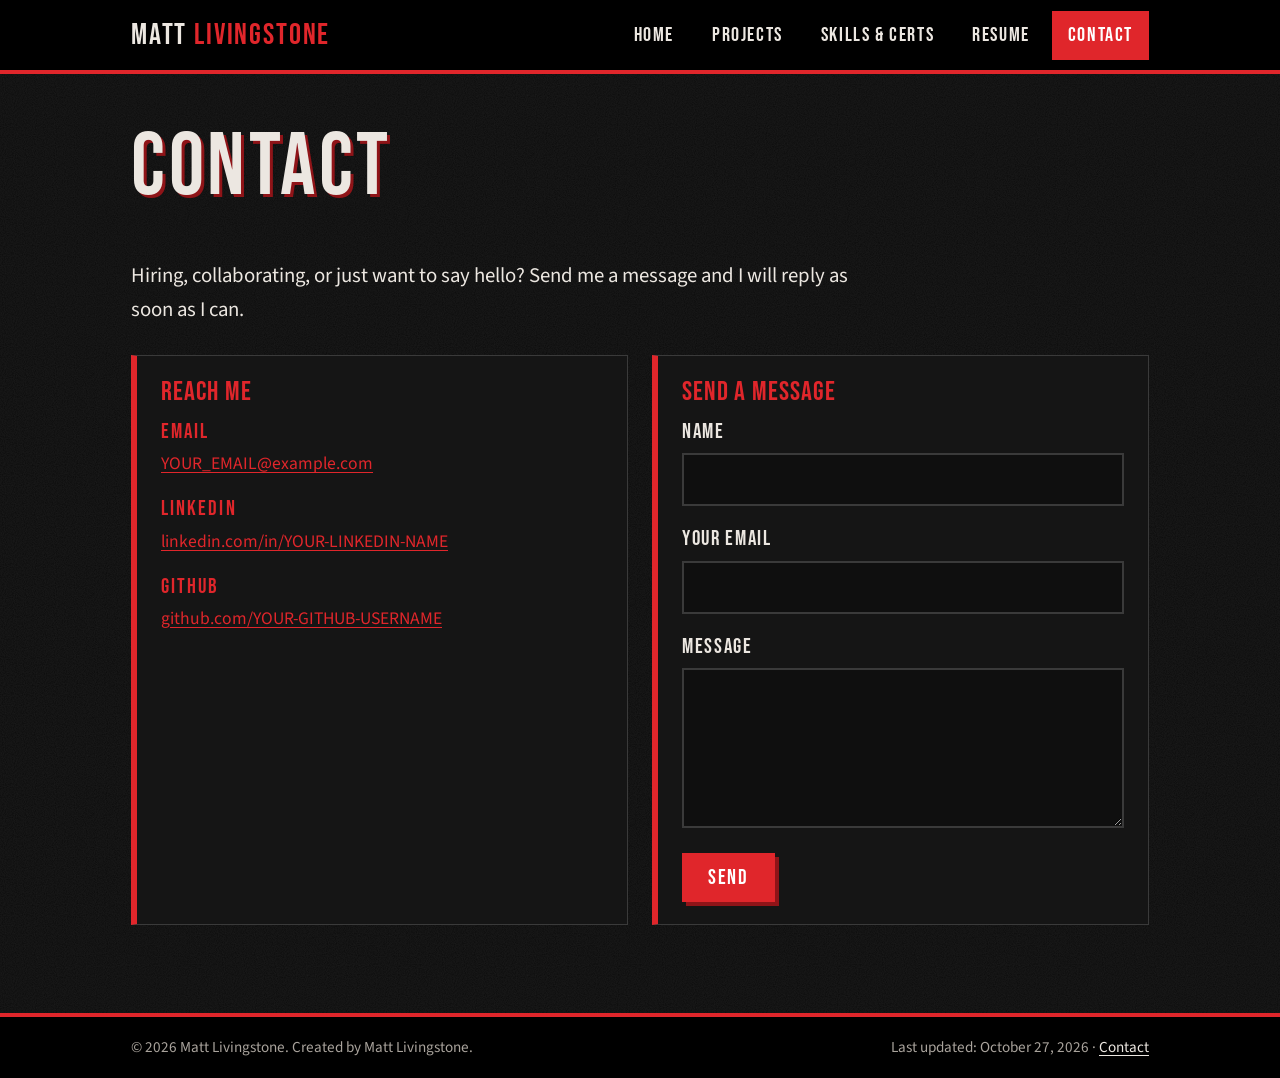
==== contact.html @ 2a0c7009 "Move portfolio to root" ====
<!DOCTYPE html>
<html lang="en">
<head>
  <meta charset="UTF-8">
  <meta name="viewport" content="width=device-width, initial-scale=1">
  <title>Matt Livingstone | Contact</title>
  <meta name="description" content="Contact Matt Livingstone by email, LinkedIn, GitHub or the contact form.">
  <link rel="stylesheet" href="css/style.css">
</head>
<body>

<header class="site-header">
  <div class="bar">
    <a class="logo" href="index.html">MATT <span>LIVINGSTONE</span></a>
    <nav aria-label="Main navigation">
      <ul>
        <li><a href="index.html">Home</a></li>
        <li><a href="projects.html">Projects</a></li>
        <li><a href="skills.html">Skills &amp; Certs</a></li>
        <li><a href="resume.html">Resume</a></li>
        <li><a href="contact.html" aria-current="page">Contact</a></li>
      </ul>
    </nav>
  </div>
</header>

<main>

  <section>
    <h1>Contact</h1>
    <p class="lead">
      Hiring, collaborating, or just want to say hello? Send me a message and I will reply as soon as I can.
    </p>

    <div class="grid two" style="margin-top: 28px;">

      <div class="card">
        <h3>Reach Me</h3>
        <ul class="contact-list">
          <li><strong>Email</strong>
            <a href="mailto:YOUR_EMAIL@example.com">YOUR_EMAIL@example.com</a></li>
          <li><strong>LinkedIn</strong>
            <a href="https://www.linkedin.com/in/YOUR-LINKEDIN-NAME">linkedin.com/in/YOUR-LINKEDIN-NAME</a></li>
          <li><strong>GitHub</strong>
            <a href="https://github.com/YOUR-GITHUB-USERNAME">github.com/YOUR-GITHUB-USERNAME</a></li>
        </ul>
      </div>

      <div class="card">
        <h3>Send a Message</h3>
        <!-- This form opens the visitor's email app, addressed to you.
             To make it send straight from the page instead, see the README (Formspree). -->
        <form action="mailto:YOUR_EMAIL@example.com" method="post" enctype="text/plain">
          <div>
            <label for="name">Name</label>
            <input type="text" id="name" name="Name" required>
          </div>
          <div>
            <label for="email">Your email</label>
            <input type="email" id="email" name="Email" required>
          </div>
          <div>
            <label for="message">Message</label>
            <textarea id="message" name="Message" required></textarea>
          </div>
          <button class="btn" type="submit">Send</button>
        </form>
      </div>

    </div>
  </section>

</main>

<footer class="site-footer">
  <div class="bar">
    <span>&copy; 2026 Matt Livingstone. Created by Matt Livingstone.</span>
    <span>Last updated: October 27, 2026 &middot; <a href="contact.html">Contact</a></span>
  </div>
</footer>

</body>
</html>
---- css/style.css ----
/* ==========================================================
   Matt Livingstone – Portfolio
   Red + black, a little grungy, nothing fancy.
   Edit the colours here and the whole site changes.
   ========================================================== */

@import url("https://fonts.googleapis.com/css2?family=Bebas+Neue&family=Source+Sans+3:wght@400;600;700&display=swap");

:root {
  --black: #0b0b0b;
  --panel: #151515;
  --panel-2: #1c1c1c;
  --red: #e0262b;
  --red-dark: #8f1418;
  --text: #ece7e1;
  --muted: #a9a39c;
  --line: #3a3a3a;
}

* { box-sizing: border-box; }

html { scroll-behavior: smooth; }

body {
  margin: 0;
  background-color: var(--black);
  /* subtle film-grain noise drawn with SVG, no image file needed */
  background-image: url("data:image/svg+xml;utf8,<svg xmlns='http://www.w3.org/2000/svg' width='220' height='220'><filter id='n'><feTurbulence type='fractalNoise' baseFrequency='0.9' numOctaves='2' stitchTiles='stitch'/><feColorMatrix values='0 0 0 0 1  0 0 0 0 1  0 0 0 0 1  0 0 0 0.07 0'/></filter><rect width='100%' height='100%' filter='url(%23n)'/></svg>");
  color: var(--text);
  font-family: "Source Sans 3", "Segoe UI", Arial, sans-serif;
  font-size: 1.1rem;
  line-height: 1.65;
}

a { color: var(--red); text-underline-offset: 3px; }
a:hover, a:focus { color: #ff5a5f; }

img { max-width: 100%; display: block; }

/* ---------- Headings ---------- */
h1, h2, h3 {
  font-family: "Bebas Neue", Impact, "Arial Narrow", sans-serif;
  font-weight: 400;
  letter-spacing: 0.04em;
  line-height: 1.05;
  margin: 0 0 0.5em;
}
h1 { font-size: clamp(3rem, 9vw, 5.5rem); text-shadow: 3px 3px 0 var(--red-dark); }
h2 { font-size: clamp(2rem, 5vw, 3rem); color: var(--text); }
h3 { font-size: 1.7rem; color: var(--red); }

/* rough red slash under section headings */
h2::after {
  content: "";
  display: block;
  width: 90px;
  height: 6px;
  margin-top: 8px;
  background: var(--red);
  transform: skewX(-30deg) rotate(-1deg);
  box-shadow: 14px 3px 0 -1px var(--red-dark);
}

/* ---------- Header / navigation ---------- */
.site-header {
  background: #000;
  border-bottom: 4px solid var(--red);
  position: sticky;
  top: 0;
  z-index: 10;
}
.site-header .bar {
  max-width: 1050px;
  margin: 0 auto;
  padding: 10px 16px;
  display: flex;
  flex-wrap: wrap;
  align-items: center;
  justify-content: space-between;
  gap: 8px 24px;
}
.logo {
  font-family: "Bebas Neue", Impact, sans-serif;
  font-size: 1.9rem;
  letter-spacing: 0.06em;
  color: var(--text);
  text-decoration: none;
}
.logo span { color: var(--red); }

nav ul {
  list-style: none;
  margin: 0;
  padding: 0;
  display: flex;
  flex-wrap: wrap;
  gap: 4px 6px;
}
nav a {
  display: block;
  padding: 6px 14px;
  font-family: "Bebas Neue", Impact, sans-serif;
  font-size: 1.25rem;
  letter-spacing: 0.08em;
  color: var(--text);
  text-decoration: none;
  border: 2px solid transparent;
}
nav a:hover, nav a:focus { border-color: var(--red); color: #fff; }
nav a[aria-current="page"] { background: var(--red); color: #fff; }

/* ---------- Layout ---------- */
main { max-width: 1050px; margin: 0 auto; padding: 0 16px; }
section { padding: 48px 0; }
section + section { border-top: 2px dashed var(--line); }

.lead { font-size: 1.3rem; color: var(--text); max-width: 46rem; }
.muted { color: var(--muted); }

/* ---------- Hero (home) ---------- */
.hero {
  display: grid;
  grid-template-columns: 1.4fr 1fr;
  gap: 40px;
  align-items: center;
  padding: 56px 0;
}
.kicker {
  font-family: "Bebas Neue", Impact, sans-serif;
  letter-spacing: 0.15em;
  color: var(--red);
  font-size: 1.4rem;
  margin: 0 0 4px;
}
.buttons { display: flex; flex-wrap: wrap; gap: 12px; margin-top: 24px; }
.btn {
  display: inline-block;
  padding: 10px 24px;
  background: var(--red);
  color: #fff;
  font-family: "Bebas Neue", Impact, sans-serif;
  font-size: 1.3rem;
  letter-spacing: 0.08em;
  text-decoration: none;
  border: 2px solid var(--red);
  box-shadow: 4px 4px 0 var(--red-dark);
}
.btn:hover, .btn:focus { background: #fff; color: var(--black); border-color: #fff; }
.btn.ghost { background: transparent; color: var(--text); border-color: var(--text); box-shadow: 4px 4px 0 #333; }
.btn.ghost:hover, .btn.ghost:focus { background: var(--text); color: var(--black); }

/* photos get a taped / photocopied look */
.photo { position: relative; margin: 0; }
.photo img {
  width: 100%;
  border: 8px solid #e8e2da;
  filter: grayscale(0.35) contrast(1.05);
  box-shadow: 8px 8px 0 var(--red-dark);
  transform: rotate(1.5deg);
}
.photo.alt img { transform: rotate(-1.5deg); }
.photo figcaption { margin-top: 16px; font-size: 0.9rem; color: var(--muted); text-align: center; }

/* ---------- Cards ---------- */
.grid { display: grid; gap: 24px; }
.grid.two { grid-template-columns: repeat(2, 1fr); }
.grid.three { grid-template-columns: repeat(3, 1fr); }

.card {
  background: var(--panel);
  border: 1px solid var(--line);
  border-left: 6px solid var(--red);
  padding: 22px 24px;
}
.card h3 { margin-bottom: 0.3em; }
.card p:last-child { margin-bottom: 0; }

.tags { list-style: none; padding: 0; margin: 0; display: flex; flex-wrap: wrap; gap: 8px; }
.tags li {
  padding: 3px 12px;
  border: 1px solid var(--red);
  font-size: 0.95rem;
  background: rgba(224, 38, 43, 0.08);
}

/* ---------- Projects + STAR ---------- */
.project { padding: 56px 0; }
.project-head { display: flex; flex-wrap: wrap; align-items: baseline; gap: 6px 16px; }
.status {
  font-family: "Bebas Neue", Impact, sans-serif;
  letter-spacing: 0.1em;
  background: var(--red);
  color: #fff;
  padding: 2px 12px;
  font-size: 1.1rem;
  transform: rotate(-2deg);
  display: inline-block;
}
.meta { margin: 0 0 20px; padding: 0; list-style: none; }
.meta li { margin-bottom: 4px; }
.meta strong { color: var(--red); }

.project-body {
  display: grid;
  grid-template-columns: 1fr 1fr;
  gap: 32px;
  margin-top: 16px;
}
.artifact { margin: 0; }
.artifact img { border: 2px solid var(--line); width: 100%; }
.artifact figcaption { font-size: 0.95rem; color: var(--muted); margin-top: 8px; }

.star { margin: 0; padding: 0; list-style: none; display: grid; gap: 14px; }
.star li {
  background: var(--panel);
  border: 1px solid var(--line);
  padding: 12px 16px 12px 70px;
  position: relative;
}
.star li b {
  position: absolute;
  left: 0;
  top: 0;
  bottom: 0;
  width: 54px;
  display: flex;
  align-items: center;
  justify-content: center;
  background: var(--red);
  color: #fff;
  font-family: "Bebas Neue", Impact, sans-serif;
  font-size: 2.2rem;
  font-weight: 400;
}
.star li span.label {
  display: block;
  font-family: "Bebas Neue", Impact, sans-serif;
  letter-spacing: 0.1em;
  color: var(--red);
  font-size: 1.1rem;
  line-height: 1.2;
}
.reflection {
  margin-top: 28px;
  padding: 18px 22px;
  background: var(--panel-2);
  border: 2px dashed var(--red);
}
.reflection h4 {
  margin: 0 0 6px;
  font-family: "Bebas Neue", Impact, sans-serif;
  font-weight: 400;
  font-size: 1.5rem;
  letter-spacing: 0.08em;
  color: var(--red);
}
.reflection p { margin: 0; }

/* ---------- Resume ---------- */
.resume-item { margin-bottom: 26px; }
.resume-item h3 { margin-bottom: 0; }
.resume-item .when { color: var(--muted); margin: 0 0 6px; font-size: 1rem; }
.resume-item ul { margin: 6px 0 0; padding-left: 1.2rem; }

/* ---------- Contact form ---------- */
form { display: grid; gap: 16px; }
label { display: block; font-family: "Bebas Neue", Impact, sans-serif; letter-spacing: 0.08em; font-size: 1.3rem; margin-bottom: 4px; }
input, textarea {
  width: 100%;
  padding: 10px 12px;
  background: #0f0f0f;
  color: var(--text);
  border: 2px solid var(--line);
  font: inherit;
}
input:focus, textarea:focus { outline: none; border-color: var(--red); }
textarea { min-height: 160px; resize: vertical; }
button.btn { cursor: pointer; justify-self: start; }
.contact-list { list-style: none; padding: 0; margin: 0; }
.contact-list li { margin-bottom: 14px; }
.contact-list strong {
  display: block;
  font-family: "Bebas Neue", Impact, sans-serif;
  letter-spacing: 0.1em;
  color: var(--red);
  font-weight: 400;
  font-size: 1.3rem;
}

/* ---------- Things YOU still need to fill in ---------- */
/* Find them by searching the page text for "[" or the class "fill".
   When you replace the text, delete the <mark class="fill"> tags too. */
mark.fill {
  background: rgba(255, 214, 0, 0.14);
  color: #ffd84a;
  padding: 0 4px;
  outline: 1px dashed #ffd84a;
}

/* ---------- Footer ---------- */
.site-footer {
  margin-top: 40px;
  background: #000;
  border-top: 4px solid var(--red);
  color: var(--muted);
  font-size: 0.95rem;
}
.site-footer .bar {
  max-width: 1050px;
  margin: 0 auto;
  padding: 18px 16px;
  display: flex;
  flex-wrap: wrap;
  justify-content: space-between;
  gap: 6px 24px;
}
.site-footer a { color: var(--text); }

/* ---------- Phones / small screens ---------- */
@media (max-width: 800px) {
  .hero, .project-body, .grid.two, .grid.three { grid-template-columns: 1fr; }
  .hero { padding-top: 32px; }
  .site-header { position: static; }
  .photo { max-width: 360px; }
}

@media print {
  body { background: #fff; color: #000; }
  .site-header, .site-footer, .buttons { display: none; }
  .card, .resume-item { border-color: #999; background: #fff; }
}
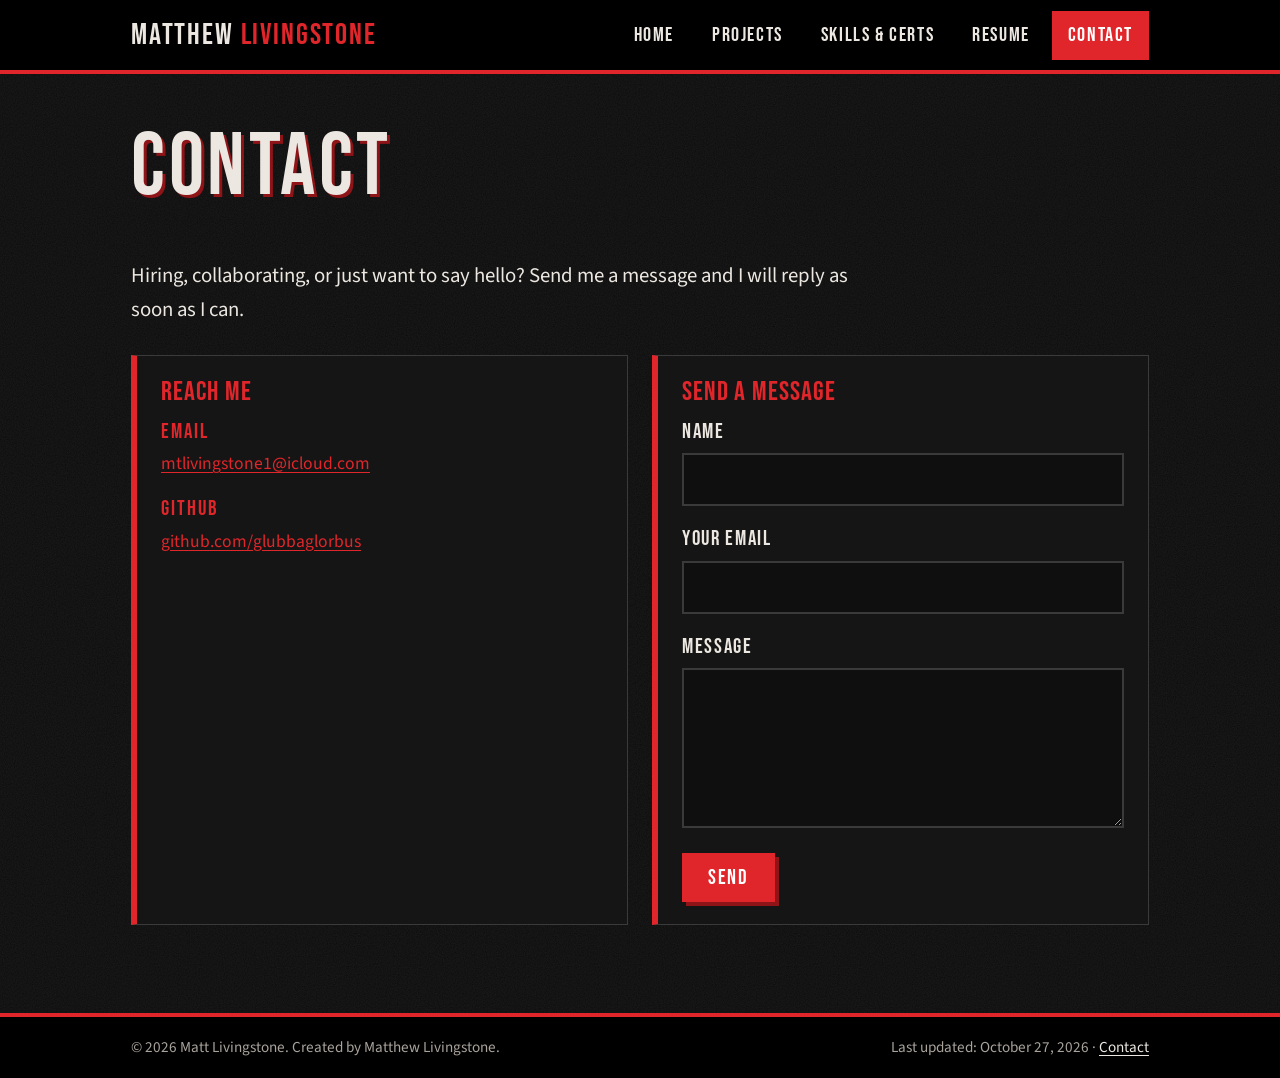
==== commit c7c3ac0d: "Update contact.html" ====
--- a/contact.html
+++ b/contact.html
@@ -3,15 +3,15 @@
 <head>
   <meta charset="UTF-8">
   <meta name="viewport" content="width=device-width, initial-scale=1">
-  <title>Matt Livingstone | Contact</title>
-  <meta name="description" content="Contact Matt Livingstone by email, LinkedIn, GitHub or the contact form.">
+  <title>Matthew Livingstone | Contact</title>
+  <meta name="description" content="Contact Matthew Livingstone by email, LinkedIn, GitHub or the contact form.">
   <link rel="stylesheet" href="css/style.css">
 </head>
 <body>
 
 <header class="site-header">
   <div class="bar">
-    <a class="logo" href="index.html">MATT <span>LIVINGSTONE</span></a>
+    <a class="logo" href="index.html">MATTHEW <span>LIVINGSTONE</span></a>
     <nav aria-label="Main navigation">
       <ul>
         <li><a href="index.html">Home</a></li>
@@ -38,11 +38,9 @@
         <h3>Reach Me</h3>
         <ul class="contact-list">
           <li><strong>Email</strong>
-            <a href="mailto:YOUR_EMAIL@example.com">YOUR_EMAIL@example.com</a></li>
-          <li><strong>LinkedIn</strong>
-            <a href="https://www.linkedin.com/in/YOUR-LINKEDIN-NAME">linkedin.com/in/YOUR-LINKEDIN-NAME</a></li>
+            <a href="mailto:mtlivingstone1@icloud.com">mtlivingstone1@icloud.com</a></li>
           <li><strong>GitHub</strong>
-            <a href="https://github.com/YOUR-GITHUB-USERNAME">github.com/YOUR-GITHUB-USERNAME</a></li>
+            <a href="https://github.com/glubbaglorbus">github.com/glubbaglorbus</a></li>
         </ul>
       </div>
 
@@ -50,7 +48,7 @@
         <h3>Send a Message</h3>
         <!-- This form opens the visitor's email app, addressed to you.
              To make it send straight from the page instead, see the README (Formspree). -->
-        <form action="mailto:YOUR_EMAIL@example.com" method="post" enctype="text/plain">
+        <form action="mailto:mtlivingstone1@icloud.com" method="post" enctype="text/plain">
           <div>
             <label for="name">Name</label>
             <input type="text" id="name" name="Name" required>
@@ -74,7 +72,7 @@
 
 <footer class="site-footer">
   <div class="bar">
-    <span>&copy; 2026 Matt Livingstone. Created by Matt Livingstone.</span>
+    <span>&copy; 2026 Matt Livingstone. Created by Matthew Livingstone.</span>
     <span>Last updated: October 27, 2026 &middot; <a href="contact.html">Contact</a></span>
   </div>
 </footer>
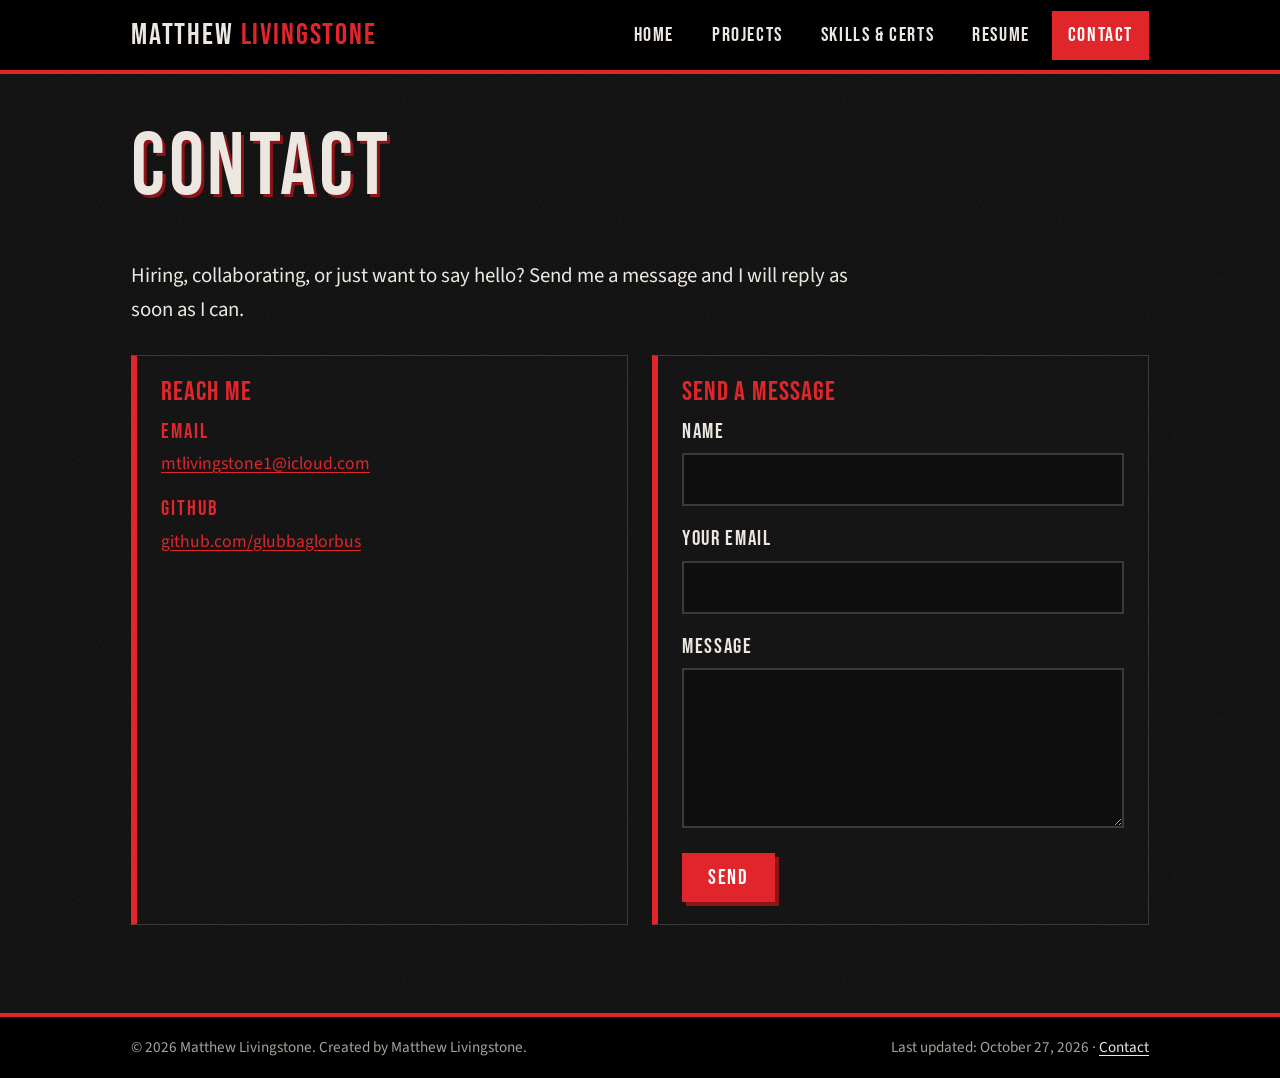
==== commit 643dcff6: "Update contact.html" ====
--- a/contact.html
+++ b/contact.html
@@ -72,7 +72,7 @@
 
 <footer class="site-footer">
   <div class="bar">
-    <span>&copy; 2026 Matt Livingstone. Created by Matthew Livingstone.</span>
+    <span>&copy; 2026 Matthew Livingstone. Created by Matthew Livingstone.</span>
     <span>Last updated: October 27, 2026 &middot; <a href="contact.html">Contact</a></span>
   </div>
 </footer>
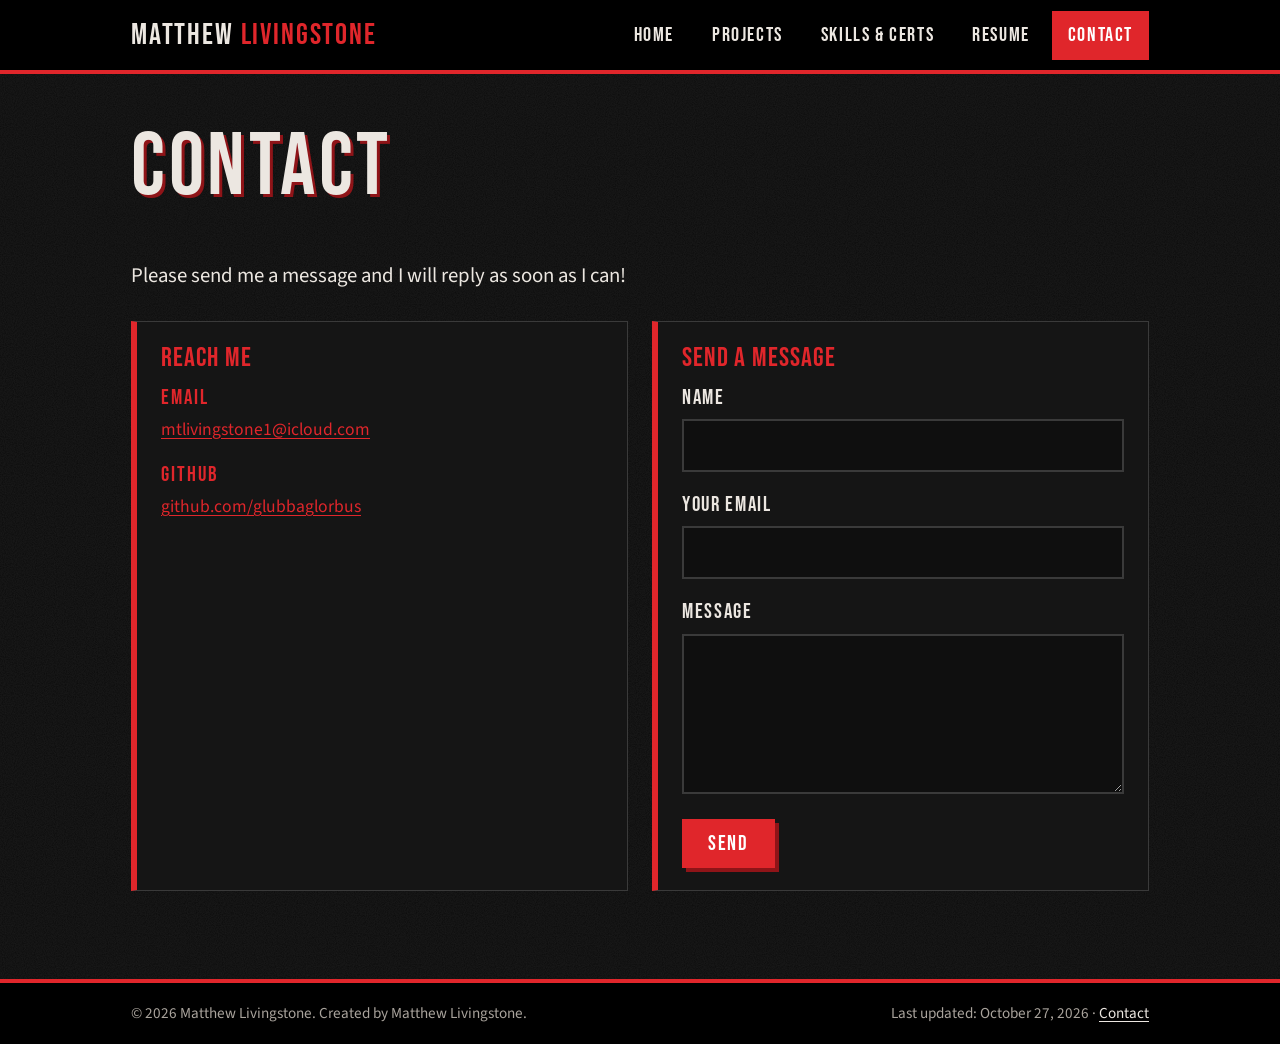
==== commit d547e1f5: "Update contact.html" ====
--- a/contact.html
+++ b/contact.html
@@ -29,7 +29,7 @@
   <section>
     <h1>Contact</h1>
     <p class="lead">
-      Hiring, collaborating, or just want to say hello? Send me a message and I will reply as soon as I can.
+      Please send me a message and I will reply as soon as I can!
     </p>
 
     <div class="grid two" style="margin-top: 28px;">
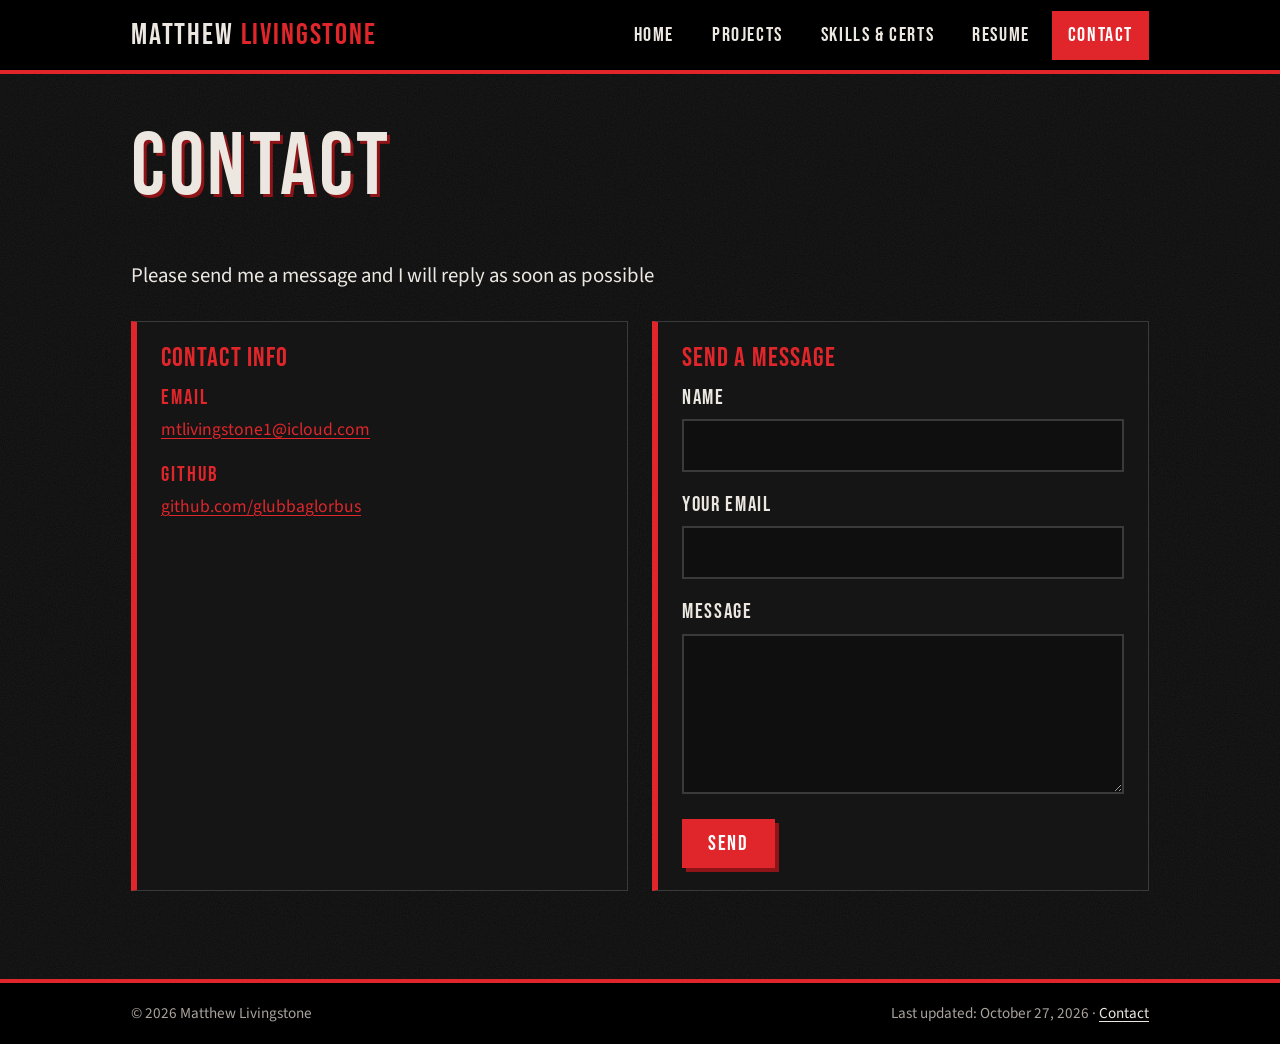
==== commit dfe98800: "Update contact.html" ====
--- a/contact.html
+++ b/contact.html
@@ -29,13 +29,13 @@
   <section>
     <h1>Contact</h1>
     <p class="lead">
-      Please send me a message and I will reply as soon as I can!
+      Please send me a message and I will reply as soon as possible
     </p>
 
     <div class="grid two" style="margin-top: 28px;">
 
       <div class="card">
-        <h3>Reach Me</h3>
+        <h3>Contact Info</h3>
         <ul class="contact-list">
           <li><strong>Email</strong>
             <a href="mailto:mtlivingstone1@icloud.com">mtlivingstone1@icloud.com</a></li>
@@ -54,7 +54,7 @@
             <input type="text" id="name" name="Name" required>
           </div>
           <div>
-            <label for="email">Your email</label>
+            <label for="email">Your Email</label>
             <input type="email" id="email" name="Email" required>
           </div>
           <div>
@@ -72,7 +72,7 @@
 
 <footer class="site-footer">
   <div class="bar">
-    <span>&copy; 2026 Matthew Livingstone. Created by Matthew Livingstone.</span>
+    <span>&copy; 2026 Matthew Livingstone</span>
     <span>Last updated: October 27, 2026 &middot; <a href="contact.html">Contact</a></span>
   </div>
 </footer>
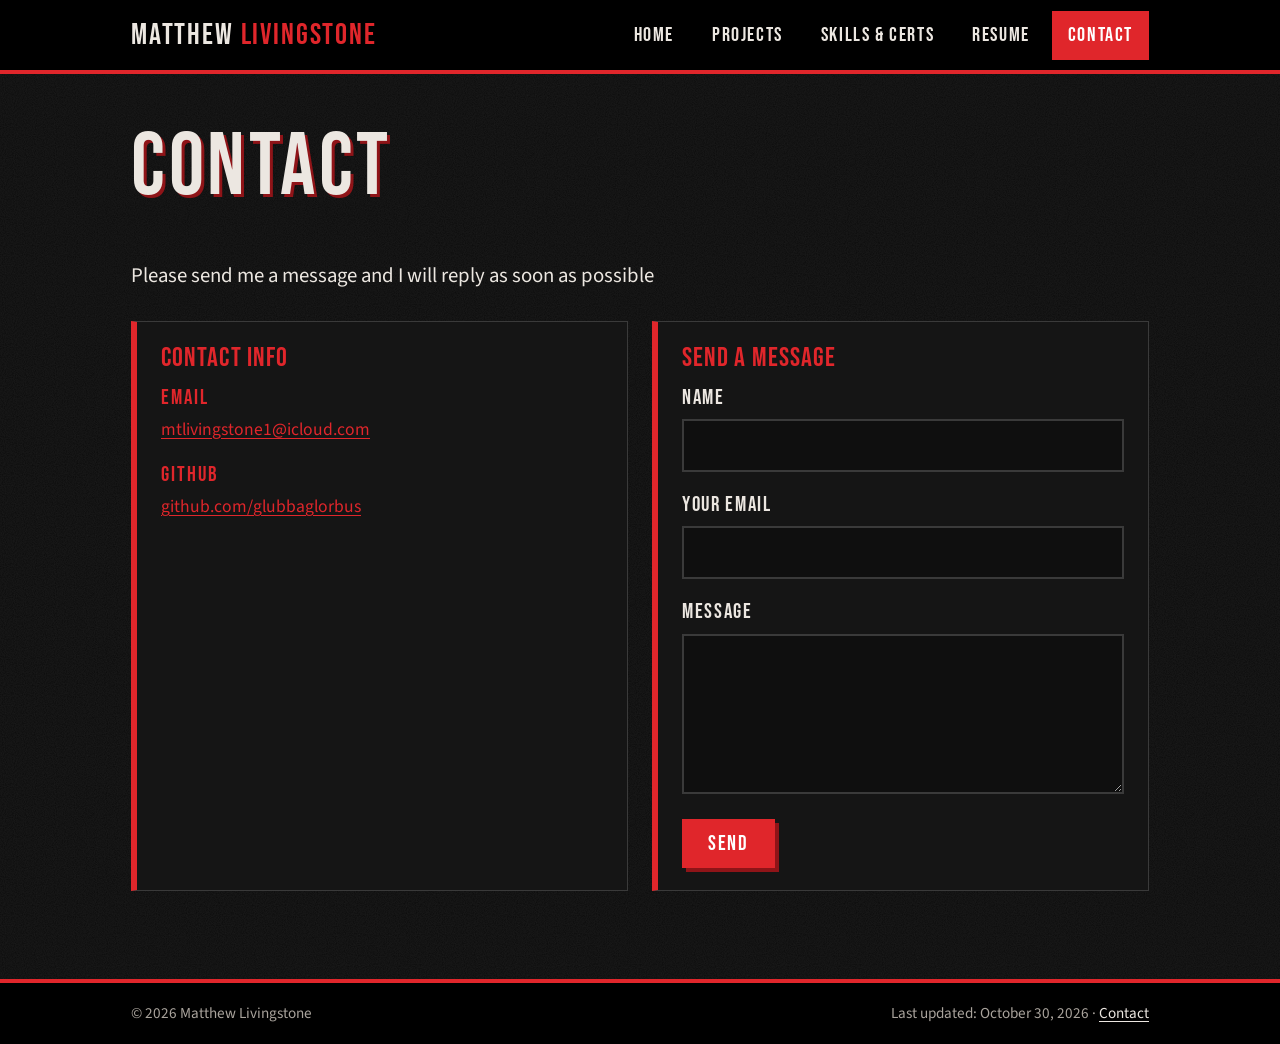
==== commit af3afd8d: "Update contact.html" ====
--- a/contact.html
+++ b/contact.html
@@ -73,7 +73,7 @@
 <footer class="site-footer">
   <div class="bar">
     <span>&copy; 2026 Matthew Livingstone</span>
-    <span>Last updated: October 27, 2026 &middot; <a href="contact.html">Contact</a></span>
+    <span>Last updated: October 30, 2026 &middot; <a href="contact.html">Contact</a></span>
   </div>
 </footer>
 
